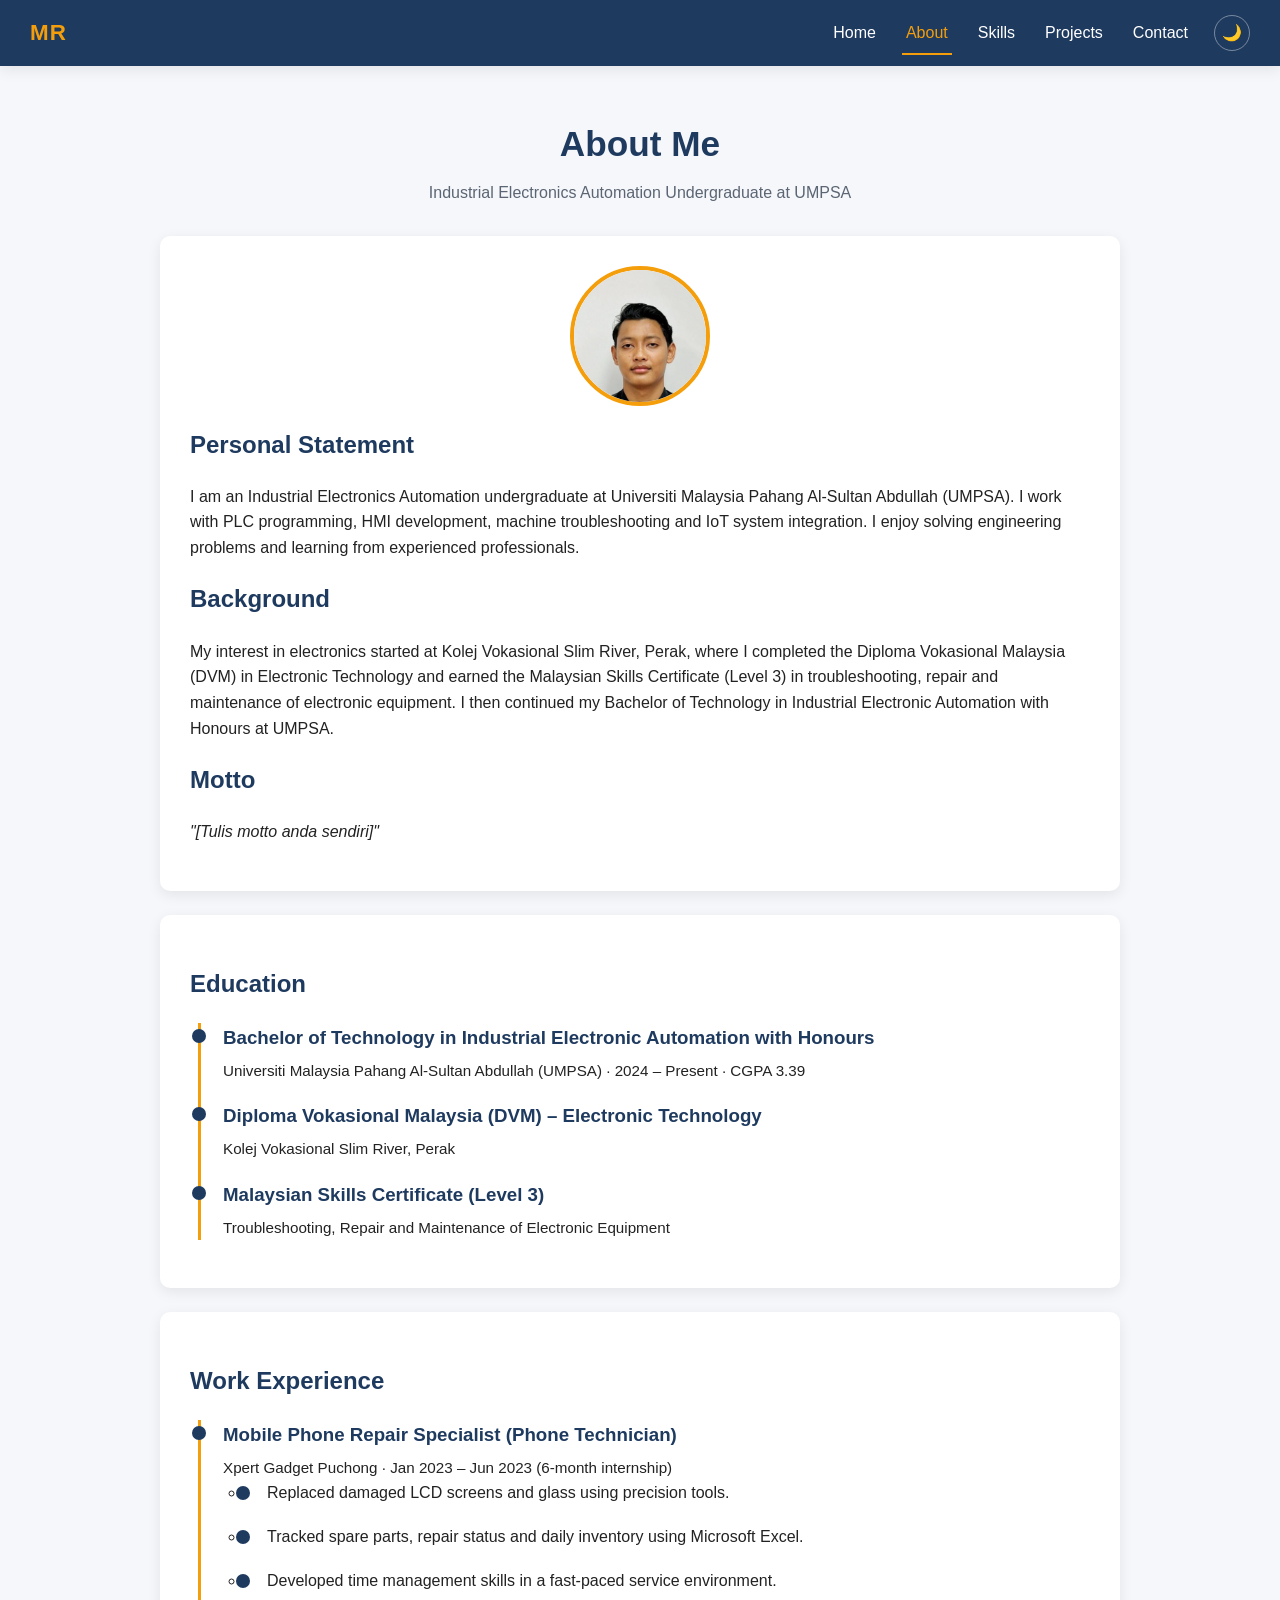
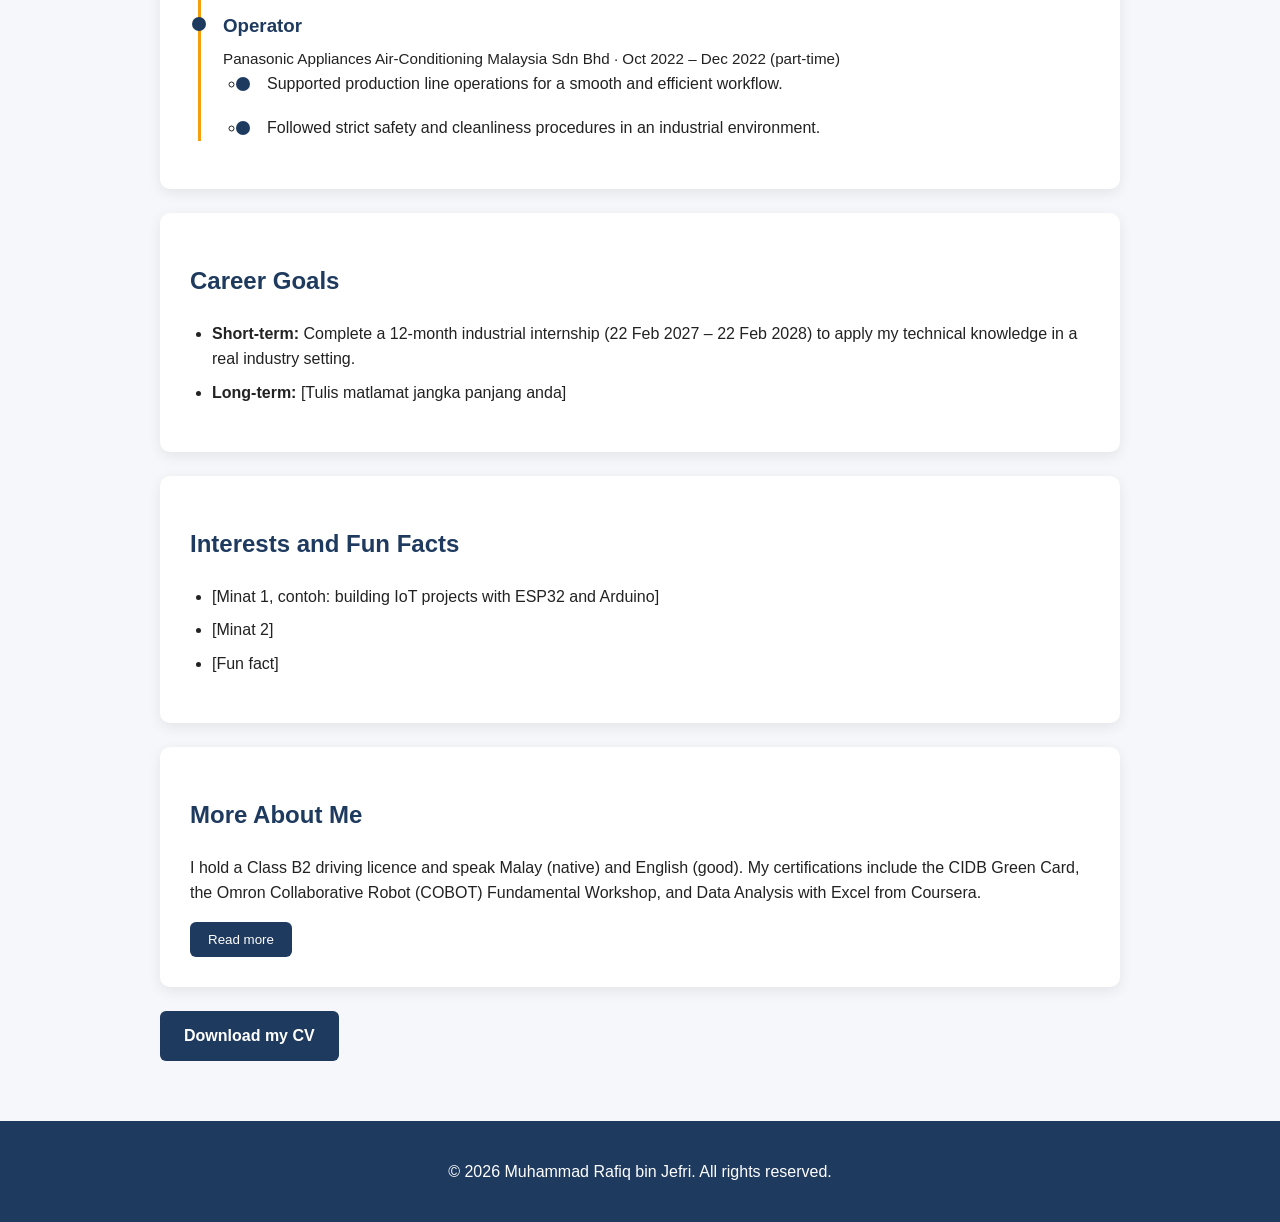
==== about.html @ be50c28c "Update all pages with latest design and resume details" ====
<!DOCTYPE html>
<html lang="en">
<head>
  <meta charset="UTF-8">
  <meta name="viewport" content="width=device-width, initial-scale=1.0">
  <title>Muhammad Rafiq bin Jefri | About Me</title>
  <link rel="stylesheet" href="css/style.css">
</head>
<body>
  <header>
    <nav class="navbar">
      <a href="index.html" class="logo">MR</a>
      <button class="menu-toggle" id="menuToggle" aria-label="Toggle menu" aria-expanded="false">&#9776;</button>
      <div class="nav-links" id="navLinks">
        <a href="index.html">Home</a>
        <a href="about.html" class="active">About</a>
        <a href="skills.html">Skills</a>
        <a href="projects.html">Projects</a>
        <a href="contact.html">Contact</a>
        <button class="theme-toggle" id="themeToggle" aria-label="Toggle dark mode">🌙</button>
      </div>
    </nav>
  </header>

  <main>
    <section class="page-header">
      <h1>About Me</h1>
      <p>Industrial Electronics Automation Undergraduate at UMPSA</p>
    </section>

    <section class="card">
      <img class="profile-photo" src="images/profile.jpg" alt="Profile photo of Muhammad Rafiq bin Jefri">
      <h2>Personal Statement</h2>
      <p>
        I am an Industrial Electronics Automation undergraduate at Universiti Malaysia Pahang Al-Sultan Abdullah (UMPSA).
        I work with PLC programming, HMI development, machine troubleshooting and IoT system integration.
        I enjoy solving engineering problems and learning from experienced professionals.
      </p>

      <h2>Background</h2>
      <p>
        My interest in electronics started at Kolej Vokasional Slim River, Perak, where I completed the
        Diploma Vokasional Malaysia (DVM) in Electronic Technology and earned the Malaysian Skills Certificate
        (Level 3) in troubleshooting, repair and maintenance of electronic equipment. I then continued my
        Bachelor of Technology in Industrial Electronic Automation with Honours at UMPSA.
      </p>

      <h2>Motto</h2>
      <p><em>"[Tulis motto anda sendiri]"</em></p>
    </section>

    <section class="card">
      <h2>Education</h2>
      <ul class="timeline">
        <li>
          <h3>Bachelor of Technology in Industrial Electronic Automation with Honours</h3>
          <p class="meta">Universiti Malaysia Pahang Al-Sultan Abdullah (UMPSA) · 2024 – Present · CGPA 3.39</p>
        </li>
        <li>
          <h3>Diploma Vokasional Malaysia (DVM) – Electronic Technology</h3>
          <p class="meta">Kolej Vokasional Slim River, Perak</p>
        </li>
        <li>
          <h3>Malaysian Skills Certificate (Level 3)</h3>
          <p class="meta">Troubleshooting, Repair and Maintenance of Electronic Equipment</p>
        </li>
      </ul>
    </section>

    <section class="card">
      <h2>Work Experience</h2>
      <ul class="timeline">
        <li>
          <h3>Mobile Phone Repair Specialist (Phone Technician)</h3>
          <p class="meta">Xpert Gadget Puchong · Jan 2023 – Jun 2023 (6-month internship)</p>
          <ul>
            <li>Replaced damaged LCD screens and glass using precision tools.</li>
            <li>Tracked spare parts, repair status and daily inventory using Microsoft Excel.</li>
            <li>Developed time management skills in a fast-paced service environment.</li>
          </ul>
        </li>
        <li>
          <h3>Operator</h3>
          <p class="meta">Panasonic Appliances Air-Conditioning Malaysia Sdn Bhd · Oct 2022 – Dec 2022 (part-time)</p>
          <ul>
            <li>Supported production line operations for a smooth and efficient workflow.</li>
            <li>Followed strict safety and cleanliness procedures in an industrial environment.</li>
          </ul>
        </li>
      </ul>
    </section>

    <section class="card">
      <h2>Career Goals</h2>
      <ul>
        <li><strong>Short-term:</strong> Complete a 12-month industrial internship (22 Feb 2027 – 22 Feb 2028) to apply my technical knowledge in a real industry setting.</li>
        <li><strong>Long-term:</strong> [Tulis matlamat jangka panjang anda]</li>
      </ul>
    </section>

    <section class="card">
      <h2>Interests and Fun Facts</h2>
      <ul>
        <li>[Minat 1, contoh: building IoT projects with ESP32 and Arduino]</li>
        <li>[Minat 2]</li>
        <li>[Fun fact]</li>
      </ul>
    </section>

    <section class="card">
      <h2>More About Me</h2>
      <p>I hold a Class B2 driving licence and speak Malay (native) and English (good). My certifications include the CIDB Green Card, the Omron Collaborative Robot (COBOT) Fundamental Workshop, and Data Analysis with Excel from Coursera.</p>
      <button id="readMoreBtn">Read more</button>
      <div id="moreText" class="read-more-text hidden">
        <p>[Tulis lebih banyak tentang pengalaman, pencapaian atau hobi anda di sini.]</p>
      </div>
    </section>

    <p>
      <a href="docs/resume.pdf" class="btn btn-primary" download>Download my CV</a>
    </p>
  </main>

  <footer>
    <p>&copy; <span id="year"></span> Muhammad Rafiq bin Jefri. All rights reserved.</p>
  </footer>

  <script src="js/script.js"></script>
</body>
</html>
---- css/style.css ----
/* ===== Variables and theme ===== */
:root {
  --primary: #1e3a5f;
  --accent: #f59e0b;
  --bg: #f5f7fa;
  --card: #ffffff;
  --text: #222222;
  --muted: #5b6573;
  --shadow: 0 4px 14px rgba(0, 0, 0, 0.08);
  --radius: 10px;
}

body.dark {
  --primary: #0f1f33;
  --accent: #fbbf24;
  --bg: #0b1420;
  --card: #15243a;
  --text: #e6edf5;
  --muted: #9fb0c3;
  --shadow: 0 4px 14px rgba(0, 0, 0, 0.4);
}

/* ===== Base ===== */
* {
  box-sizing: border-box;
}

body {
  font-family: "Poppins", Arial, sans-serif;
  background: var(--bg);
  color: var(--text);
  margin: 0;
  line-height: 1.6;
  transition: background 0.3s ease, color 0.3s ease;
}

a {
  transition: color 0.3s ease;
}

/* ===== Navbar ===== */
header {
  position: sticky;
  top: 0;
  z-index: 100;
}

.navbar {
  display: flex;
  justify-content: space-between;
  align-items: center;
  background: var(--primary);
  padding: 14px 30px;
  box-shadow: var(--shadow);
}

.logo {
  color: var(--accent);
  font-weight: 700;
  font-size: 1.4em;
  text-decoration: none;
  letter-spacing: 1px;
}

.nav-links {
  display: flex;
  align-items: center;
  gap: 22px;
}

.nav-links a {
  color: white;
  text-decoration: none;
  font-weight: 500;
  padding: 6px 4px;
  position: relative;
}

.nav-links a::after {
  content: "";
  position: absolute;
  left: 0;
  bottom: -3px;
  width: 0;
  height: 2px;
  background: var(--accent);
  transition: width 0.3s ease;
}

.nav-links a:hover::after,
.nav-links a.active::after {
  width: 100%;
}

.nav-links a:hover,
.nav-links a.active {
  color: var(--accent);
}

.theme-toggle {
  background: none;
  border: 1px solid rgba(255, 255, 255, 0.4);
  border-radius: 50%;
  width: 36px;
  height: 36px;
  cursor: pointer;
  font-size: 1rem;
  transition: transform 0.3s ease, background 0.3s ease;
}

.theme-toggle:hover {
  transform: rotate(20deg);
  background: rgba(255, 255, 255, 0.1);
}

.menu-toggle {
  display: none;
  background: none;
  border: none;
  color: white;
  font-size: 1.8rem;
  cursor: pointer;
}

/* ===== Main layout ===== */
main {
  max-width: 1000px;
  margin: 50px auto;
  padding: 0 20px;
}

/* ===== Hero (home) ===== */
.hero {
  background: var(--card);
  border-radius: var(--radius);
  box-shadow: var(--shadow);
  padding: 50px 40px;
  text-align: center;
  transition: transform 0.3s ease;
}

.hero:hover {
  transform: translateY(-4px);
}

.avatar {
  width: 110px;
  height: 110px;
  margin: 0 auto 20px;
  border-radius: 50%;
  background: linear-gradient(135deg, var(--primary), var(--accent));
  color: white;
  font-size: 2.2rem;
  font-weight: 700;
  display: flex;
  align-items: center;
  justify-content: center;
}

.hero h1 {
  color: var(--primary);
  margin: 0 0 10px;
  font-size: 2.2rem;
}

body.dark .hero h1 {
  color: var(--text);
}

.typing-text {
  font-size: 1.2rem;
  color: var(--accent);
  font-weight: 600;
  min-height: 1.8em;
  margin: 0;
}

.greeting {
  color: var(--muted);
  margin: 6px 0 16px;
}

.intro {
  max-width: 600px;
  margin: 0 auto 28px;
}

.cta {
  display: flex;
  justify-content: center;
  flex-wrap: wrap;
  gap: 14px;
}

/* ===== Buttons ===== */
.btn {
  display: inline-block;
  padding: 12px 24px;
  border-radius: 6px;
  text-decoration: none;
  font-weight: 600;
  transition: transform 0.2s ease, background 0.3s ease, color 0.3s ease;
}

.btn:hover {
  transform: translateY(-3px);
}

.btn-primary {
  background: var(--primary);
  color: white;
}

.btn-primary:hover {
  background: var(--accent);
  color: var(--primary);
}

.btn-outline {
  border: 2px solid var(--primary);
  color: var(--primary);
}

body.dark .btn-outline {
  border-color: var(--accent);
  color: var(--accent);
}

.btn-outline:hover {
  background: var(--primary);
  color: white;
}

/* ===== Highlights (home) ===== */
.highlights {
  display: grid;
  grid-template-columns: repeat(3, 1fr);
  gap: 20px;
  margin-top: 30px;
}

.highlight-card {
  background: var(--card);
  border-radius: var(--radius);
  box-shadow: var(--shadow);
  padding: 25px;
  text-align: center;
  transition: transform 0.3s ease;
}

.highlight-card:hover {
  transform: translateY(-6px);
}

.highlight-card h2 {
  color: var(--accent);
  font-size: 2rem;
  margin: 0;
}

.highlight-card p {
  color: var(--muted);
  margin: 4px 0 0;
}

/* ===== Card ===== */
.card {
  background: var(--card);
  padding: 30px;
  border-radius: var(--radius);
  box-shadow: var(--shadow);
  margin-bottom: 24px;
}

.card h1,
.card h2 {
  color: var(--primary);
}

body.dark .card h1,
body.dark .card h2 {
  color: var(--accent);
}

.card h3 {
  color: var(--primary);
  margin: 18px 0 6px;
}

body.dark .card h3 {
  color: var(--accent);
}

.card p,
.card li {
  color: var(--text);
}

.card ul,
.card ol {
  padding-left: 22px;
}

.card li {
  margin-bottom: 8px;
}

.card img.profile-photo {
  display: block;
  width: 140px;
  height: 140px;
  border-radius: 50%;
  object-fit: cover;
  object-position: center 30%;
  margin: 0 auto 20px;
  border: 4px solid var(--accent);
}

.card button {
  background: var(--primary);
  color: white;
  border: none;
  padding: 10px 18px;
  border-radius: 6px;
  cursor: pointer;
  transition: background 0.3s ease;
}

.card button:hover {
  background: var(--accent);
  color: var(--primary);
}

/* ===== Timeline and chips ===== */
.card .timeline {
  list-style: none;
  padding-left: 0;
  border-left: 3px solid var(--accent);
  margin-left: 8px;
}

.card .timeline li {
  position: relative;
  padding-left: 22px;
  margin-bottom: 18px;
}

.card .timeline li::before {
  content: "";
  position: absolute;
  left: -9px;
  top: 6px;
  width: 14px;
  height: 14px;
  border-radius: 50%;
  background: var(--primary);
}

body.dark .card .timeline li::before {
  background: var(--accent);
}

.card .chips {
  display: flex;
  flex-wrap: wrap;
  gap: 8px;
  list-style: none;
  padding: 0;
}

.card .chips li {
  background: var(--bg);
  color: var(--primary);
  padding: 6px 12px;
  border-radius: 20px;
  font-size: 0.9rem;
  margin: 0;
}

body.dark .card .chips li {
  color: var(--accent);
}

.meta {
  color: var(--muted);
  font-size: 0.95rem;
  margin: 0;
}

.hidden {
  display: none;
}

/* ===== Shared page styles ===== */
.page-header {
  text-align: center;
  margin-bottom: 30px;
}

.page-header h1 {
  color: var(--primary);
  font-size: 2.2rem;
  margin: 0 0 8px;
}

body.dark .page-header h1 {
  color: var(--accent);
}

.page-header p {
  color: var(--muted);
  margin: 0;
}

.section-title {
  color: var(--primary);
  margin-top: 0;
}

body.dark .section-title {
  color: var(--accent);
}

.read-more-text {
  margin-top: 15px;
}

/* ===== Tabs and filter buttons ===== */
.tabs {
  display: flex;
  justify-content: center;
  flex-wrap: wrap;
  gap: 10px;
  margin-bottom: 25px;
}

.tab-btn {
  background: var(--card);
  color: var(--primary);
  border: 2px solid var(--primary);
  padding: 10px 22px;
  border-radius: 30px;
  font-family: inherit;
  font-weight: 600;
  cursor: pointer;
  transition: background 0.3s ease, color 0.3s ease, transform 0.2s ease;
}

.tab-btn:hover {
  transform: translateY(-2px);
}

.tab-btn:hover,
.tab-btn.active {
  background: var(--primary);
  color: white;
}

body.dark .tab-btn {
  color: var(--accent);
  border-color: var(--accent);
}

body.dark .tab-btn:hover,
body.dark .tab-btn.active {
  background: var(--accent);
  color: var(--primary);
}

/* ===== Skill bars ===== */
.skill {
  margin-bottom: 22px;
}

.skill-info {
  display: flex;
  justify-content: space-between;
  font-weight: 600;
  margin-bottom: 6px;
  color: var(--text);
}

.skill-bar {
  height: 12px;
  background: var(--bg);
  border-radius: 10px;
  overflow: hidden;
}

.skill-fill {
  height: 100%;
  width: 0;
  border-radius: 10px;
  background: linear-gradient(90deg, var(--primary), var(--accent));
  transition: width 1.2s ease;
}

/* ===== Table ===== */
.table-wrap {
  overflow-x: auto;
}

table {
  width: 100%;
  border-collapse: collapse;
}

th,
td {
  padding: 12px;
  text-align: left;
  border-bottom: 1px solid var(--bg);
  color: var(--text);
}

th {
  background: var(--primary);
  color: white;
}

tr:hover td {
  background: var(--bg);
}

/* ===== Project grid ===== */
.project-grid {
  display: grid;
  grid-template-columns: repeat(3, 1fr);
  gap: 24px;
}

.project-card {
  background: var(--card);
  border-radius: var(--radius);
  box-shadow: var(--shadow);
  overflow: hidden;
  cursor: pointer;
  transition: transform 0.3s ease, box-shadow 0.3s ease;
}

.project-card:hover {
  transform: translateY(-6px);
  box-shadow: 0 10px 24px rgba(0, 0, 0, 0.15);
}

.project-card.hidden {
  display: none;
}

.project-thumb {
  height: 160px;
  display: flex;
  align-items: center;
  justify-content: center;
  font-size: 3rem;
}

.thumb-1 { background: linear-gradient(135deg, #1e3a5f, #3b82f6); }
.thumb-2 { background: linear-gradient(135deg, #f59e0b, #ef4444); }
.thumb-3 { background: linear-gradient(135deg, #10b981, #1e3a5f); }
.thumb-4 { background: linear-gradient(135deg, #7c3aed, #1e3a5f); }

.project-body {
  padding: 18px;
}

.project-body h3 {
  color: var(--primary);
  margin: 0 0 6px;
}

body.dark .project-body h3 {
  color: var(--accent);
}

.project-body p {
  color: var(--muted);
  margin: 0;
  font-size: 0.95rem;
}

.tag {
  display: inline-block;
  font-size: 0.75rem;
  background: var(--bg);
  color: var(--primary);
  padding: 3px 10px;
  border-radius: 20px;
  margin-top: 12px;
  font-weight: 600;
}

body.dark .tag {
  color: var(--accent);
}

/* ===== Modal ===== */
.modal {
  position: fixed;
  inset: 0;
  background: rgba(0, 0, 0, 0.6);
  display: flex;
  align-items: center;
  justify-content: center;
  padding: 20px;
  z-index: 200;
}

.modal.hidden {
  display: none;
}

.modal-content {
  background: var(--card);
  color: var(--text);
  max-width: 560px;
  width: 100%;
  border-radius: var(--radius);
  padding: 30px;
  position: relative;
  max-height: 90vh;
  overflow-y: auto;
  animation: popIn 0.3s ease;
}

@keyframes popIn {
  from { transform: scale(0.9); opacity: 0; }
  to { transform: scale(1); opacity: 1; }
}

.modal-content h2 {
  color: var(--primary);
  margin-top: 0;
}

body.dark .modal-content h2 {
  color: var(--accent);
}

.modal-content p {
  margin: 8px 0;
}

.modal-close {
  position: absolute;
  top: 10px;
  right: 16px;
  background: none;
  border: none;
  font-size: 2rem;
  cursor: pointer;
  color: var(--text);
}

/* ===== Contact ===== */
.contact-grid {
  display: grid;
  grid-template-columns: 1fr 1.4fr;
  gap: 24px;
}

.contact-list {
  list-style: none;
  padding: 0;
}

.contact-list li {
  margin-bottom: 14px;
}

.contact-list a {
  color: var(--primary);
  font-weight: 600;
  text-decoration: none;
}

body.dark .contact-list a {
  color: var(--accent);
}

.contact-list a:hover {
  text-decoration: underline;
}

.form-group {
  margin-bottom: 18px;
}

.form-group label {
  display: block;
  font-weight: 600;
  margin-bottom: 6px;
  color: var(--text);
}

.form-group input,
.form-group textarea {
  width: 100%;
  padding: 12px;
  border: 1px solid var(--muted);
  border-radius: 6px;
  font-family: inherit;
  font-size: 1rem;
  background: var(--bg);
  color: var(--text);
  transition: border-color 0.3s ease, box-shadow 0.3s ease;
}

.form-group textarea {
  min-height: 120px;
  resize: vertical;
}

.form-group input:focus,
.form-group textarea:focus {
  outline: none;
  border-color: var(--accent);
  box-shadow: 0 0 0 3px rgba(245, 158, 11, 0.25);
}

.form-group input.invalid,
.form-group textarea.invalid {
  border-color: #dc2626;
}

.error {
  display: block;
  color: #dc2626;
  font-size: 0.85rem;
  min-height: 1.1em;
  margin-top: 4px;
}

.success {
  background: #dcfce7;
  color: #166534;
  padding: 14px;
  border-radius: 6px;
  margin-top: 16px;
  font-weight: 600;
}

.btn-submit {
  background: var(--primary);
  color: white;
  border: none;
  padding: 12px 28px;
  border-radius: 6px;
  font-family: inherit;
  font-size: 1rem;
  font-weight: 600;
  cursor: pointer;
  transition: background 0.3s ease, color 0.3s ease, transform 0.2s ease;
}

.btn-submit:hover {
  background: var(--accent);
  color: var(--primary);
  transform: translateY(-2px);
}

/* ===== Footer ===== */
footer {
  background: var(--primary);
  color: white;
  text-align: center;
  padding: 22px;
  margin-top: 60px;
}

/* ===== Responsive ===== */
@media (max-width: 768px) {
  .menu-toggle {
    display: block;
  }

  .nav-links {
    display: none;
    flex-direction: column;
    width: 100%;
    padding-top: 15px;
    align-items: flex-start;
    gap: 12px;
  }

  .nav-links.open {
    display: flex;
  }

  .navbar {
    flex-wrap: wrap;
  }

  .highlights {
    grid-template-columns: 1fr;
  }

  .hero {
    padding: 35px 25px;
  }

  .project-grid {
    grid-template-columns: repeat(2, 1fr);
  }

  .contact-grid {
    grid-template-columns: 1fr;
  }

  .page-header h1 {
    font-size: 1.7rem;
  }
}

@media (max-width: 480px) {
  .navbar {
    padding: 12px 18px;
  }

  .hero h1 {
    font-size: 1.6rem;
  }

  .btn {
    width: 100%;
    text-align: center;
  }

  .project-grid {
    grid-template-columns: 1fr;
  }

  .tab-btn {
    padding: 8px 16px;
  }
}
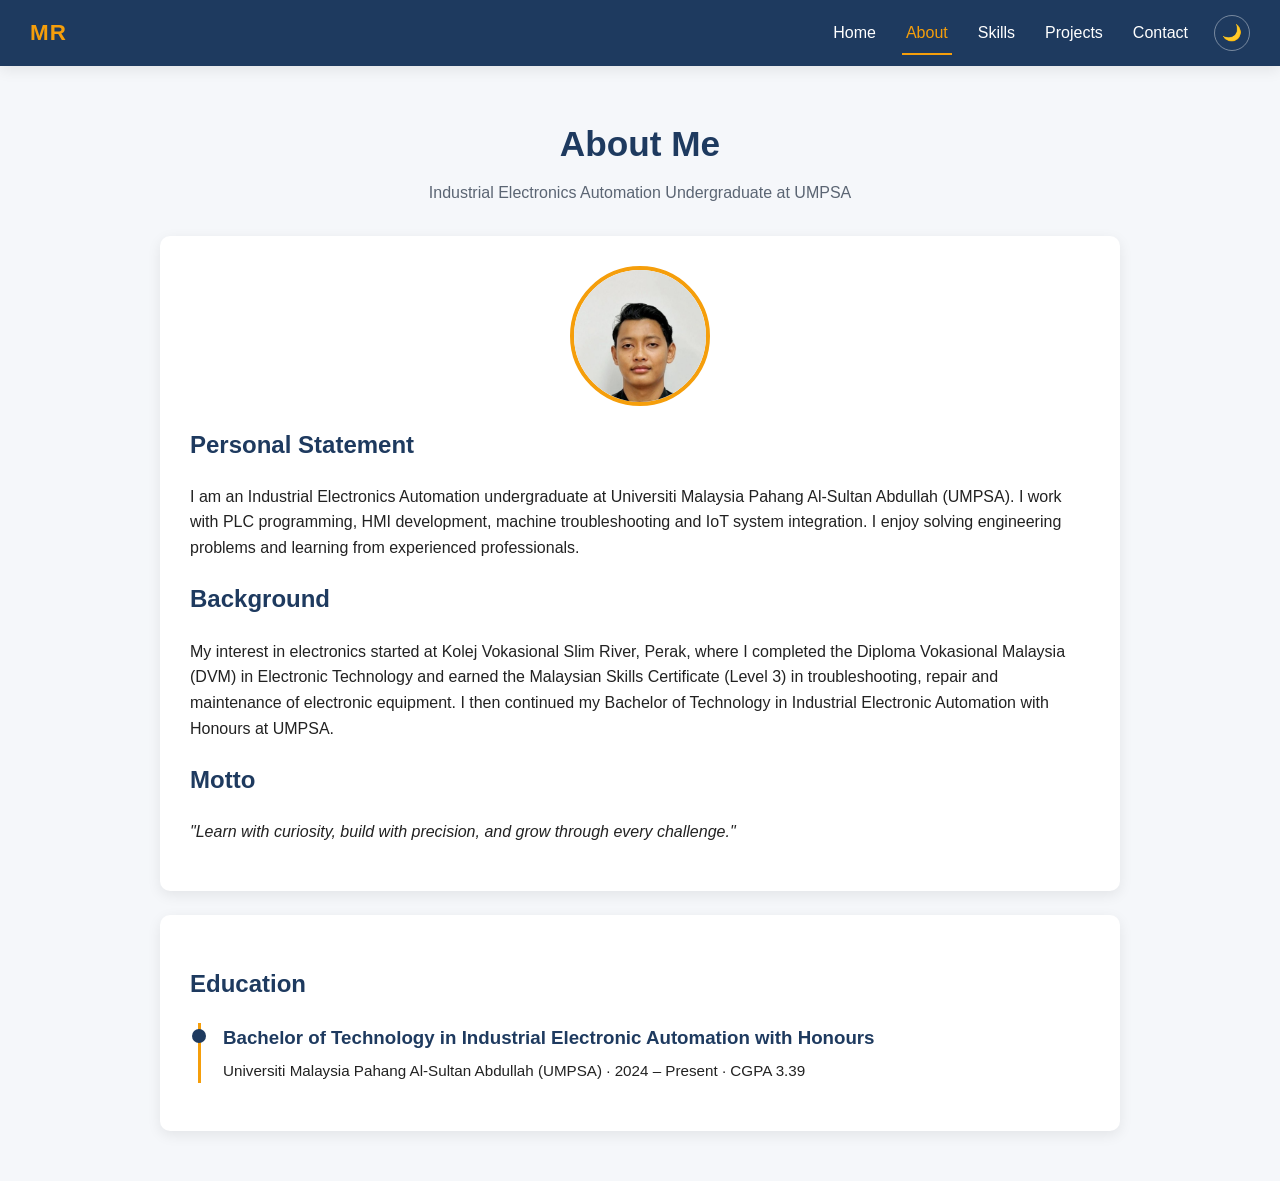
==== commit 61dd1c28: "Update about page motto, career goals and interests" ====
--- a/about.html
+++ b/about.html
@@ -46,7 +46,7 @@
       </p>
 
       <h2>Motto</h2>
-      <p><em>"[Tulis motto anda sendiri]"</em></p>
+      <p><em>"Learn with curiosity, build with precision, and grow through every challenge."</em></p>
     </section>
 
     <section class="card">
@@ -55,76 +55,4 @@
         <li>
           <h3>Bachelor of Technology in Industrial Electronic Automation with Honours</h3>
           <p class="meta">Universiti Malaysia Pahang Al-Sultan Abdullah (UMPSA) · 2024 – Present · CGPA 3.39</p>
-        </li>
-        <li>
-          <h3>Diploma Vokasional Malaysia (DVM) – Electronic Technology</h3>
-          <p class="meta">Kolej Vokasional Slim River, Perak</p>
-        </li>
-        <li>
-          <h3>Malaysian Skills Certificate (Level 3)</h3>
-          <p class="meta">Troubleshooting, Repair and Maintenance of Electronic Equipment</p>
-        </li>
-      </ul>
-    </section>
-
-    <section class="card">
-      <h2>Work Experience</h2>
-      <ul class="timeline">
-        <li>
-          <h3>Mobile Phone Repair Specialist (Phone Technician)</h3>
-          <p class="meta">Xpert Gadget Puchong · Jan 2023 – Jun 2023 (6-month internship)</p>
-          <ul>
-            <li>Replaced damaged LCD screens and glass using precision tools.</li>
-            <li>Tracked spare parts, repair status and daily inventory using Microsoft Excel.</li>
-            <li>Developed time management skills in a fast-paced service environment.</li>
-          </ul>
-        </li>
-        <li>
-          <h3>Operator</h3>
-          <p class="meta">Panasonic Appliances Air-Conditioning Malaysia Sdn Bhd · Oct 2022 – Dec 2022 (part-time)</p>
-          <ul>
-            <li>Supported production line operations for a smooth and efficient workflow.</li>
-            <li>Followed strict safety and cleanliness procedures in an industrial environment.</li>
-          </ul>
-        </li>
-      </ul>
-    </section>
-
-    <section class="card">
-      <h2>Career Goals</h2>
-      <ul>
-        <li><strong>Short-term:</strong> Complete a 12-month industrial internship (22 Feb 2027 – 22 Feb 2028) to apply my technical knowledge in a real industry setting.</li>
-        <li><strong>Long-term:</strong> [Tulis matlamat jangka panjang anda]</li>
-      </ul>
-    </section>
-
-    <section class="card">
-      <h2>Interests and Fun Facts</h2>
-      <ul>
-        <li>[Minat 1, contoh: building IoT projects with ESP32 and Arduino]</li>
-        <li>[Minat 2]</li>
-        <li>[Fun fact]</li>
-      </ul>
-    </section>
-
-    <section class="card">
-      <h2>More About Me</h2>
-      <p>I hold a Class B2 driving licence and speak Malay (native) and English (good). My certifications include the CIDB Green Card, the Omron Collaborative Robot (COBOT) Fundamental Workshop, and Data Analysis with Excel from Coursera.</p>
-      <button id="readMoreBtn">Read more</button>
-      <div id="moreText" class="read-more-text hidden">
-        <p>[Tulis lebih banyak tentang pengalaman, pencapaian atau hobi anda di sini.]</p>
-      </div>
-    </section>
-
-    <p>
-      <a href="docs/resume.pdf" class="btn btn-primary" download>Download my CV</a>
-    </p>
-  </main>
-
-  <footer>
-    <p>&copy; <span id="year"></span> Muhammad Rafiq bin Jefri. All rights reserved.</p>
-  </footer>
-
-  <script src="js/script.js"></script>
-</body>
-</html>+        </li>
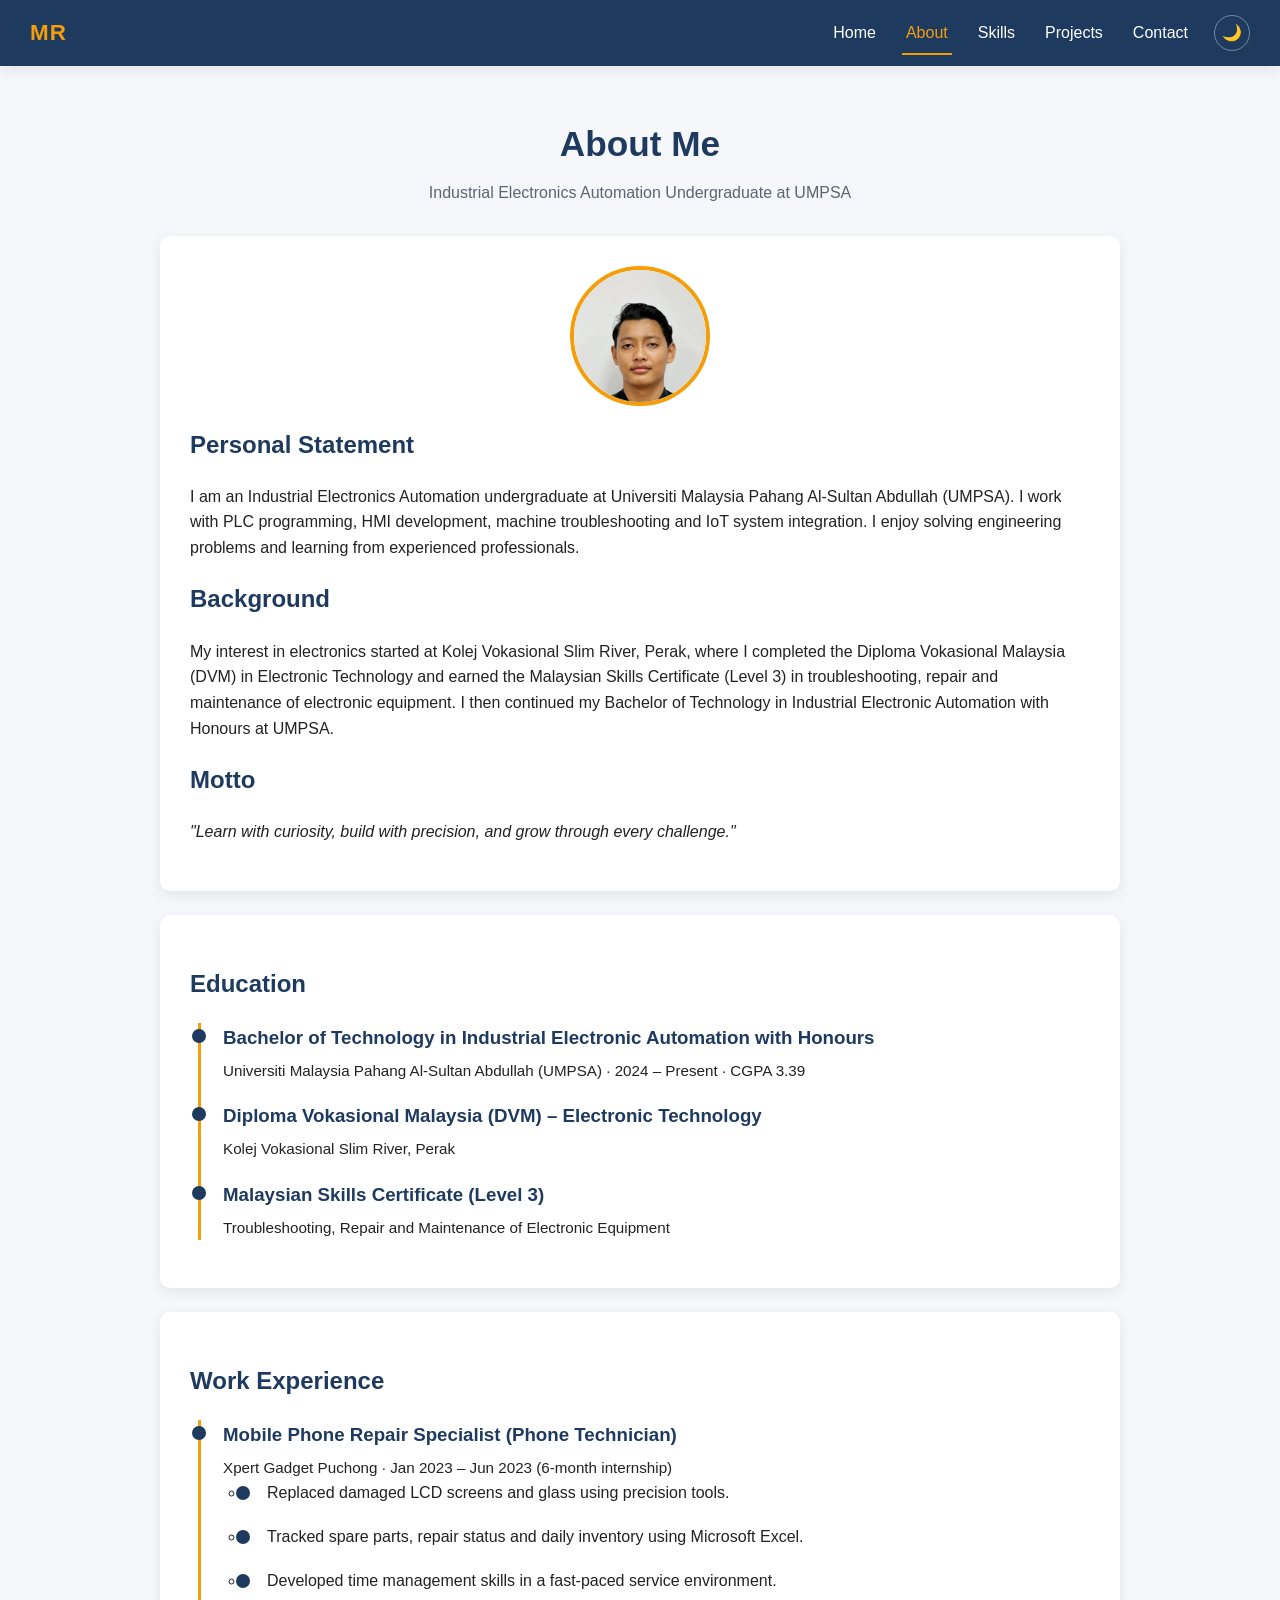
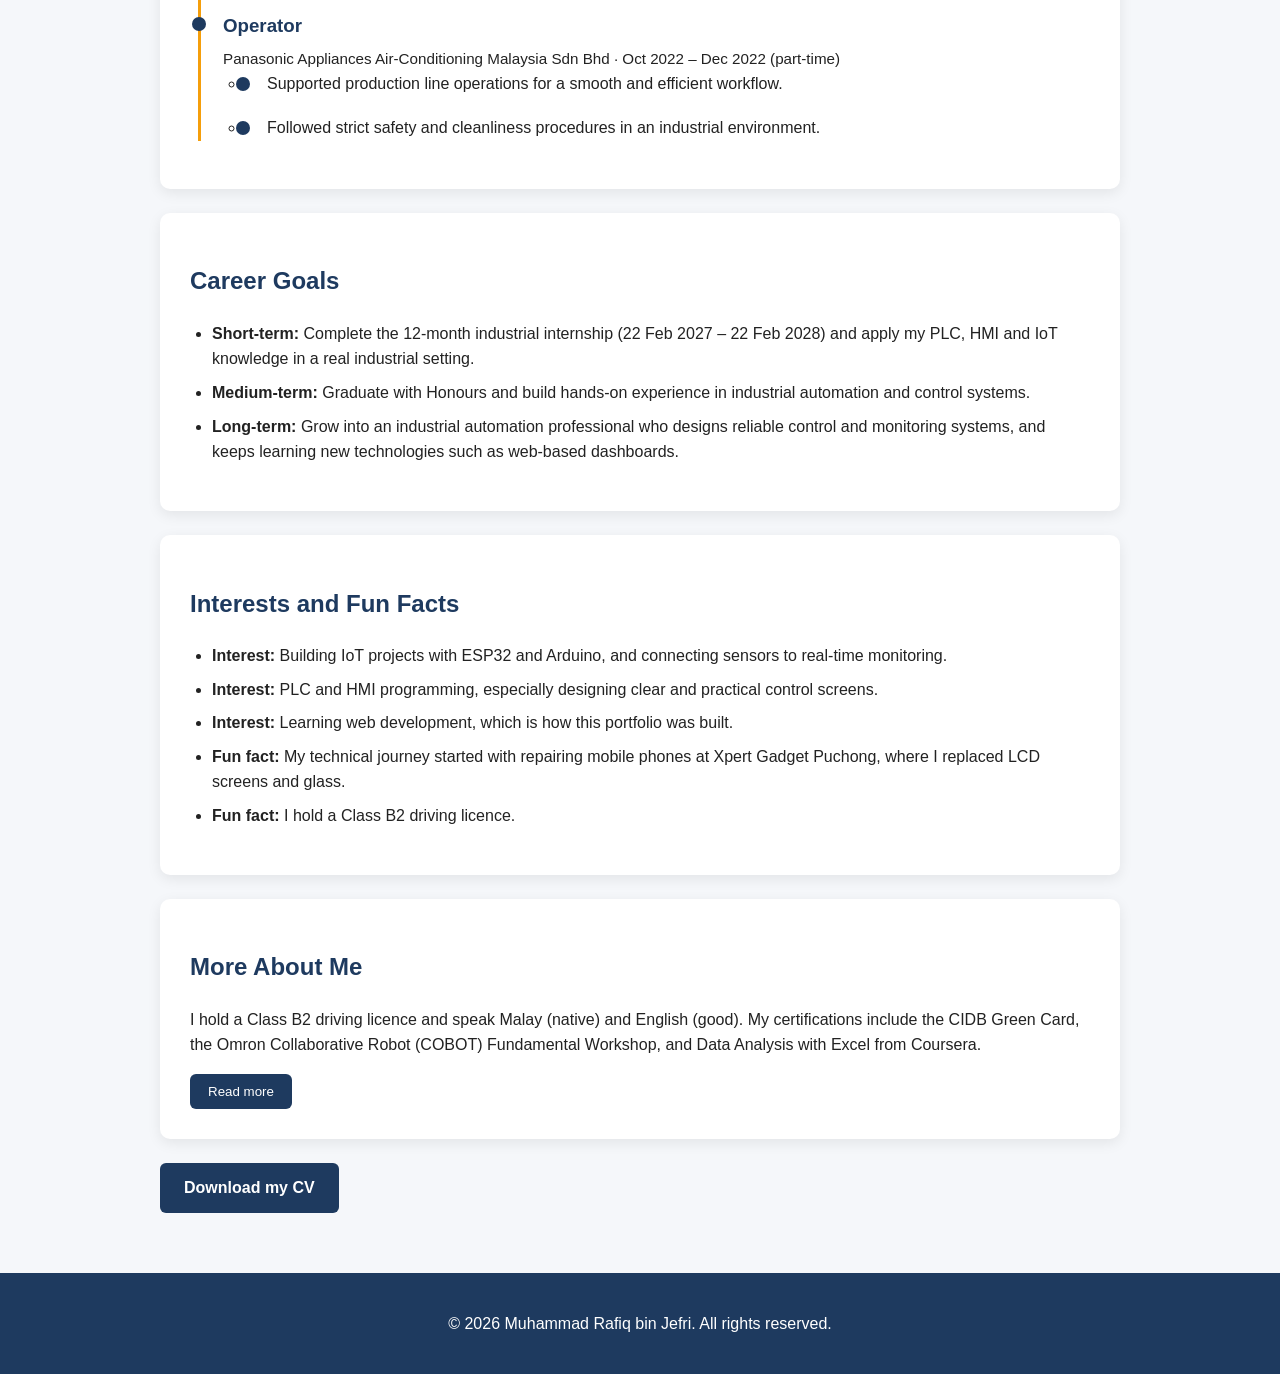
==== commit 7529a615: "Update about page motto, career goals and interests" ====
--- a/about.html
+++ b/about.html
@@ -55,4 +55,79 @@
         <li>
           <h3>Bachelor of Technology in Industrial Electronic Automation with Honours</h3>
           <p class="meta">Universiti Malaysia Pahang Al-Sultan Abdullah (UMPSA) · 2024 – Present · CGPA 3.39</p>
-        </li>+        </li>
+        <li>
+          <h3>Diploma Vokasional Malaysia (DVM) – Electronic Technology</h3>
+          <p class="meta">Kolej Vokasional Slim River, Perak</p>
+        </li>
+        <li>
+          <h3>Malaysian Skills Certificate (Level 3)</h3>
+          <p class="meta">Troubleshooting, Repair and Maintenance of Electronic Equipment</p>
+        </li>
+      </ul>
+    </section>
+
+    <section class="card">
+      <h2>Work Experience</h2>
+      <ul class="timeline">
+        <li>
+          <h3>Mobile Phone Repair Specialist (Phone Technician)</h3>
+          <p class="meta">Xpert Gadget Puchong · Jan 2023 – Jun 2023 (6-month internship)</p>
+          <ul>
+            <li>Replaced damaged LCD screens and glass using precision tools.</li>
+            <li>Tracked spare parts, repair status and daily inventory using Microsoft Excel.</li>
+            <li>Developed time management skills in a fast-paced service environment.</li>
+          </ul>
+        </li>
+        <li>
+          <h3>Operator</h3>
+          <p class="meta">Panasonic Appliances Air-Conditioning Malaysia Sdn Bhd · Oct 2022 – Dec 2022 (part-time)</p>
+          <ul>
+            <li>Supported production line operations for a smooth and efficient workflow.</li>
+            <li>Followed strict safety and cleanliness procedures in an industrial environment.</li>
+          </ul>
+        </li>
+      </ul>
+    </section>
+
+    <section class="card">
+      <h2>Career Goals</h2>
+      <ul>
+        <li><strong>Short-term:</strong> Complete the 12-month industrial internship (22 Feb 2027 – 22 Feb 2028) and apply my PLC, HMI and IoT knowledge in a real industrial setting.</li>
+        <li><strong>Medium-term:</strong> Graduate with Honours and build hands-on experience in industrial automation and control systems.</li>
+        <li><strong>Long-term:</strong> Grow into an industrial automation professional who designs reliable control and monitoring systems, and keeps learning new technologies such as web-based dashboards.</li>
+      </ul>
+    </section>
+
+    <section class="card">
+      <h2>Interests and Fun Facts</h2>
+      <ul>
+        <li><strong>Interest:</strong> Building IoT projects with ESP32 and Arduino, and connecting sensors to real-time monitoring.</li>
+        <li><strong>Interest:</strong> PLC and HMI programming, especially designing clear and practical control screens.</li>
+        <li><strong>Interest:</strong> Learning web development, which is how this portfolio was built.</li>
+        <li><strong>Fun fact:</strong> My technical journey started with repairing mobile phones at Xpert Gadget Puchong, where I replaced LCD screens and glass.</li>
+        <li><strong>Fun fact:</strong> I hold a Class B2 driving licence.</li>
+      </ul>
+    </section>
+
+    <section class="card">
+      <h2>More About Me</h2>
+      <p>I hold a Class B2 driving licence and speak Malay (native) and English (good). My certifications include the CIDB Green Card, the Omron Collaborative Robot (COBOT) Fundamental Workshop, and Data Analysis with Excel from Coursera.</p>
+      <button id="readMoreBtn">Read more</button>
+      <div id="moreText" class="read-more-text hidden">
+        <p>[Tulis lebih banyak tentang pengalaman, pencapaian atau hobi anda di sini.]</p>
+      </div>
+    </section>
+
+    <p>
+      <a href="docs/resume.pdf" class="btn btn-primary" download>Download my CV</a>
+    </p>
+  </main>
+
+  <footer>
+    <p>&copy; <span id="year"></span> Muhammad Rafiq bin Jefri. All rights reserved.</p>
+  </footer>
+
+  <script src="js/script.js"></script>
+</body>
+</html>
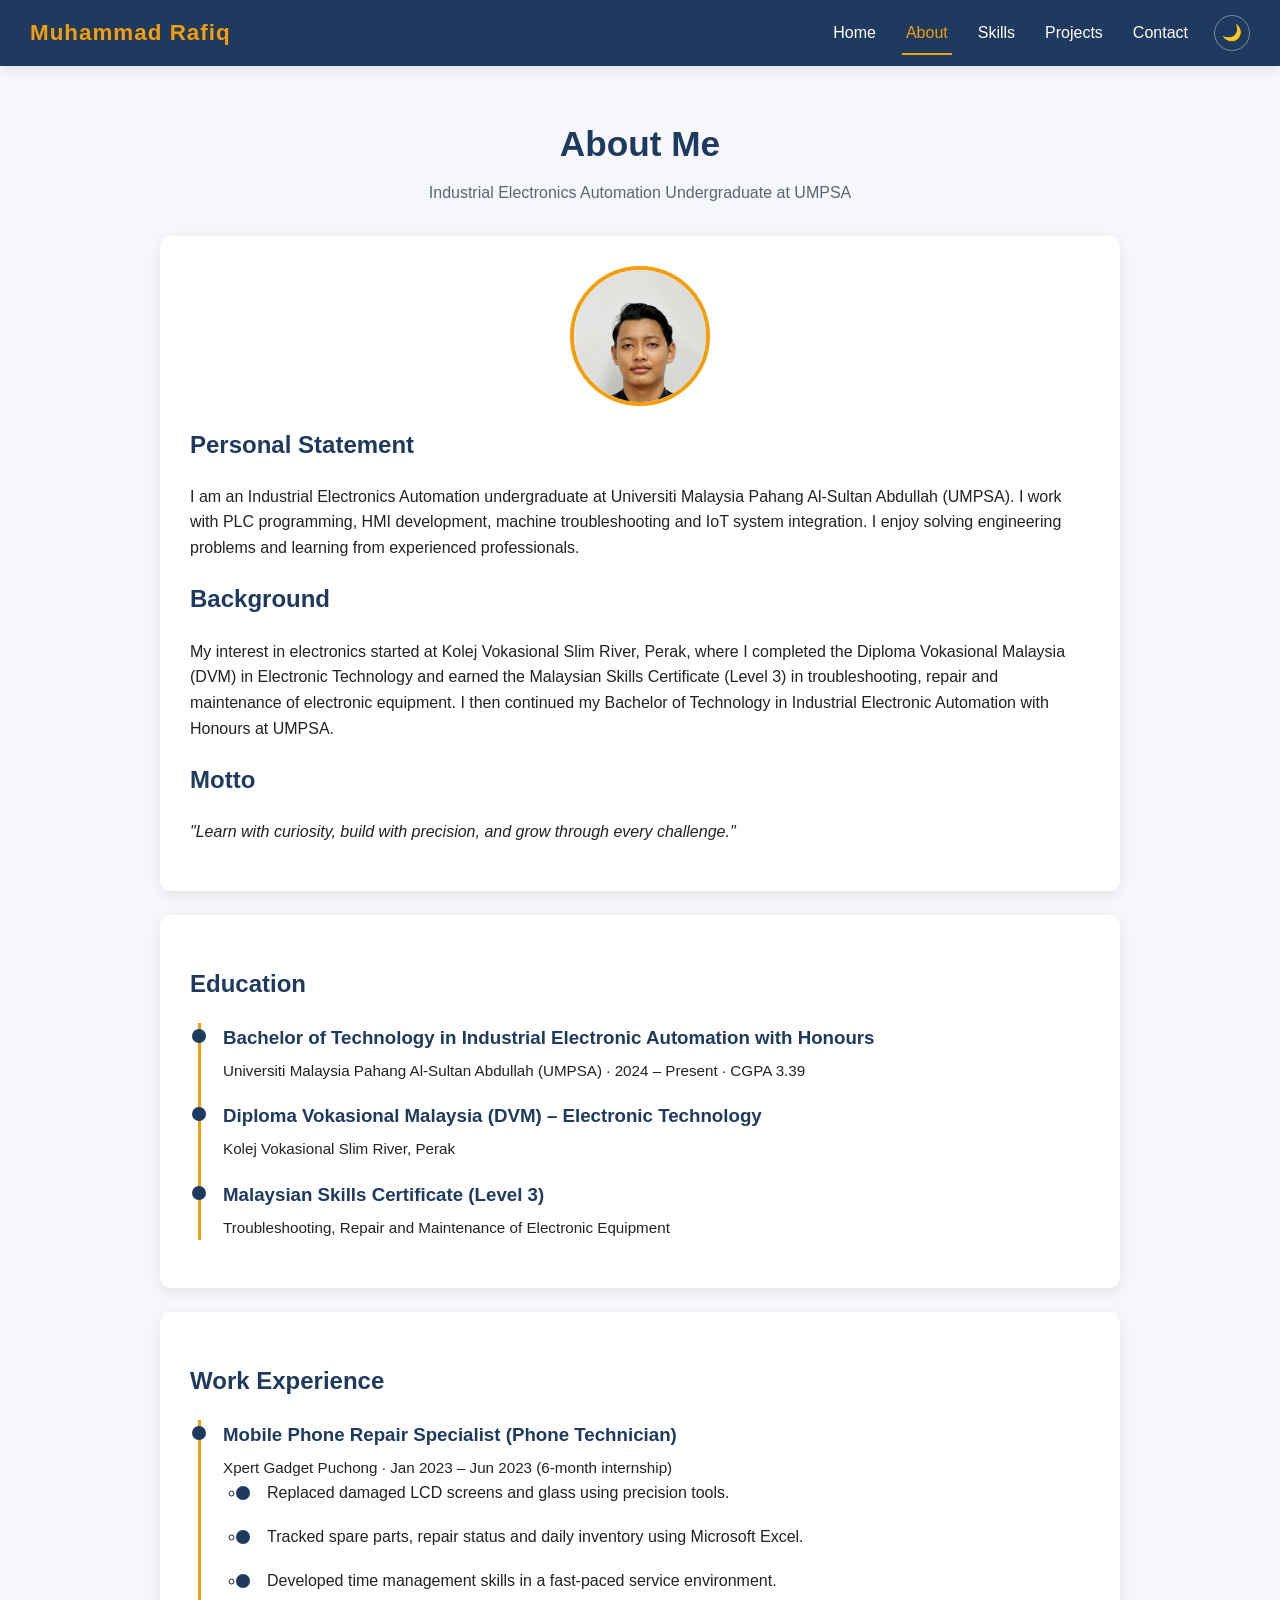
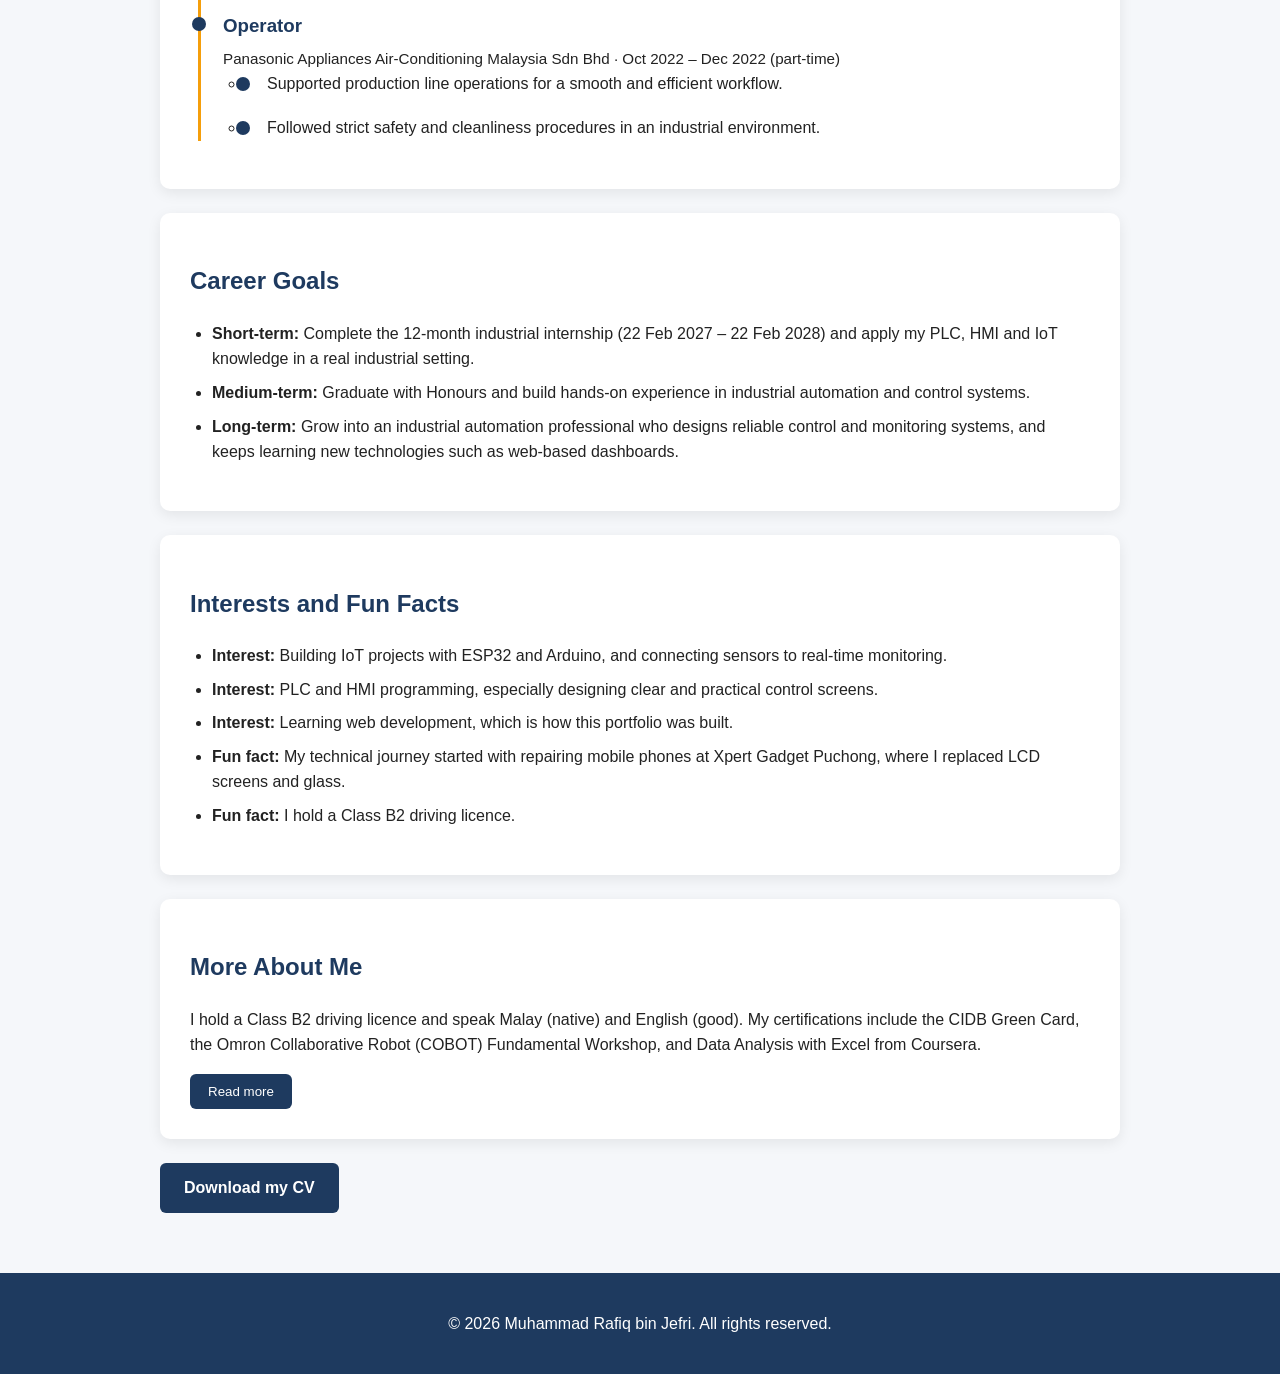
==== commit 87d6c32e: "Update logo name" ====
--- a/about.html
+++ b/about.html
@@ -9,7 +9,7 @@
 <body>
   <header>
     <nav class="navbar">
-      <a href="index.html" class="logo">MR</a>
+      <a href="index.html" class="logo">Muhammad Rafiq</a>
       <button class="menu-toggle" id="menuToggle" aria-label="Toggle menu" aria-expanded="false">&#9776;</button>
       <div class="nav-links" id="navLinks">
         <a href="index.html">Home</a>
@@ -115,7 +115,7 @@
       <p>I hold a Class B2 driving licence and speak Malay (native) and English (good). My certifications include the CIDB Green Card, the Omron Collaborative Robot (COBOT) Fundamental Workshop, and Data Analysis with Excel from Coursera.</p>
       <button id="readMoreBtn">Read more</button>
       <div id="moreText" class="read-more-text hidden">
-        <p>[Tulis lebih banyak tentang pengalaman, pencapaian atau hobi anda di sini.]</p>
+        <p>I am passionate about continuous learning and staying updated with the latest technologies in industrial automation and web development. I enjoy working on challenging projects that require both technical skills and creative problem-solving.</p>
       </div>
     </section>
 
--- a/css/style.css
+++ b/css/style.css
@@ -833,4 +833,7 @@
   .tab-btn {
     padding: 8px 16px;
   }
+}
+#calculator {
+  scroll-margin-top: 90px;
 }
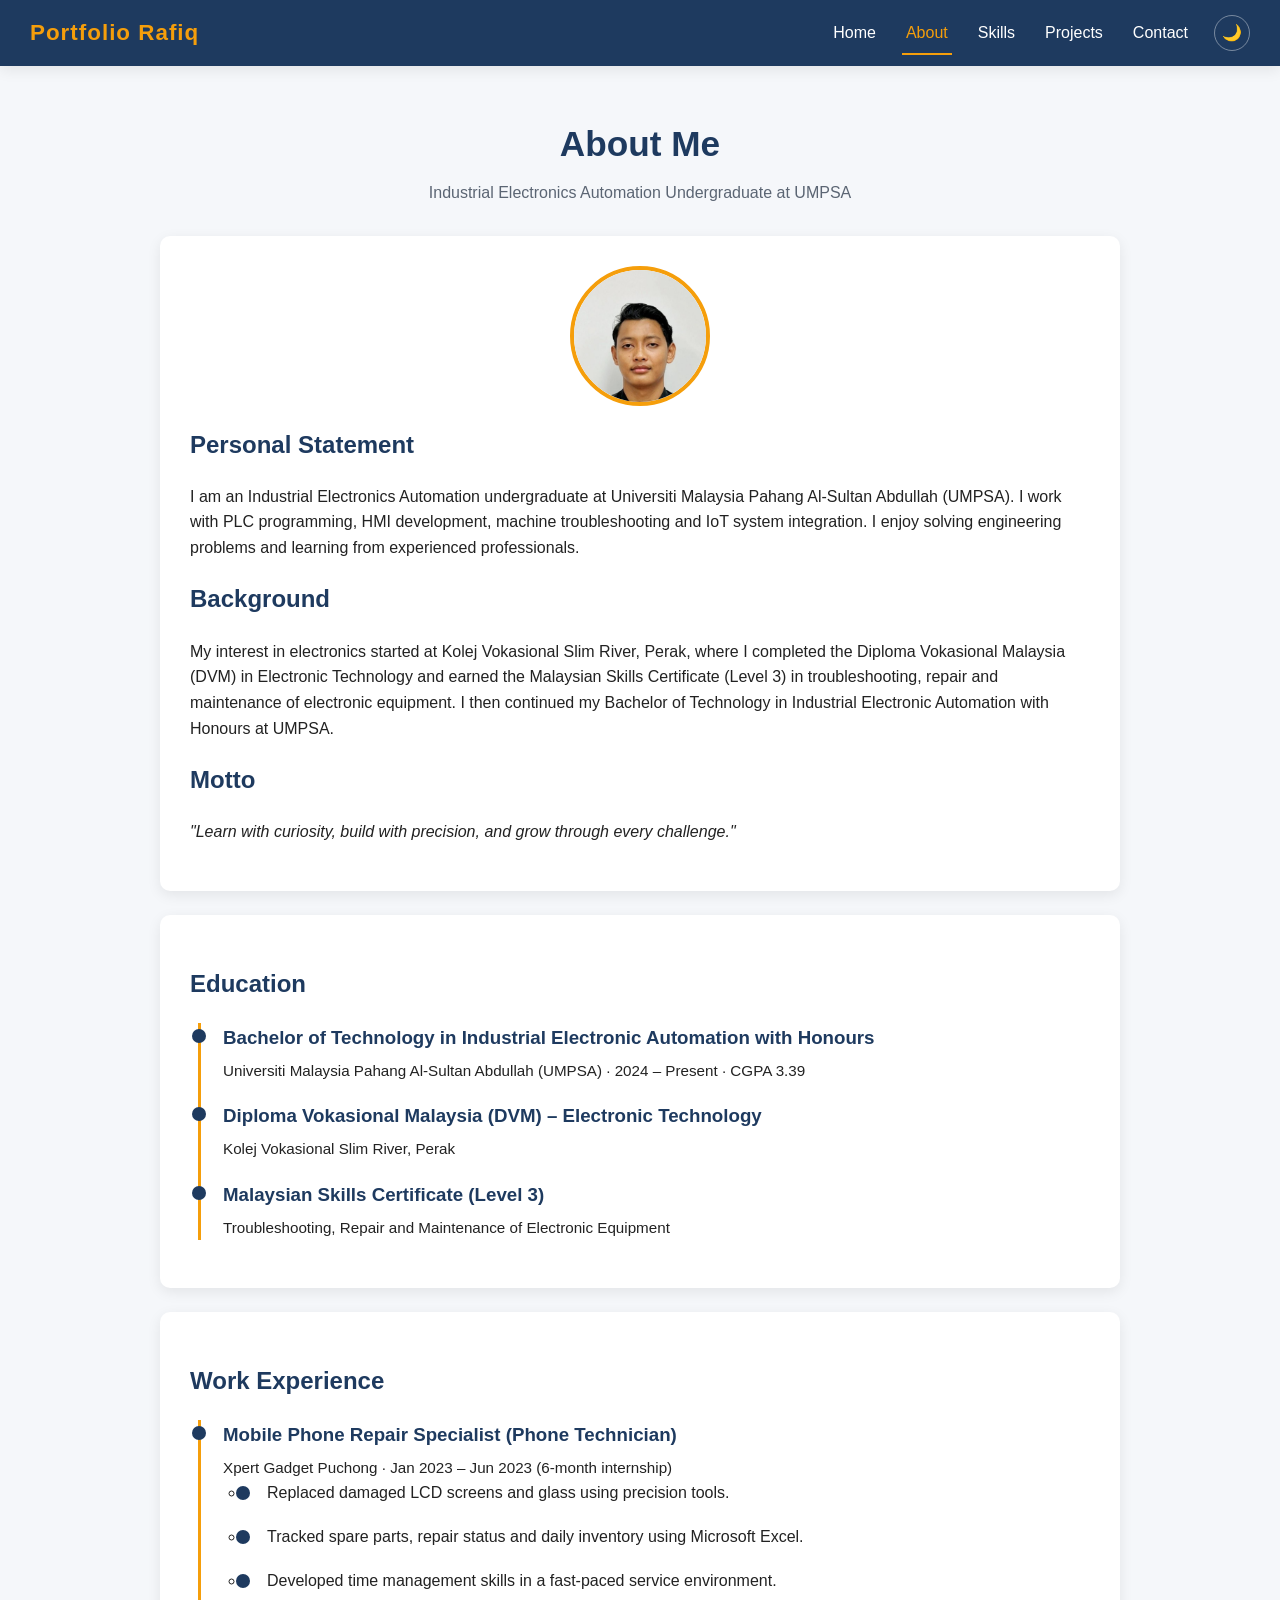
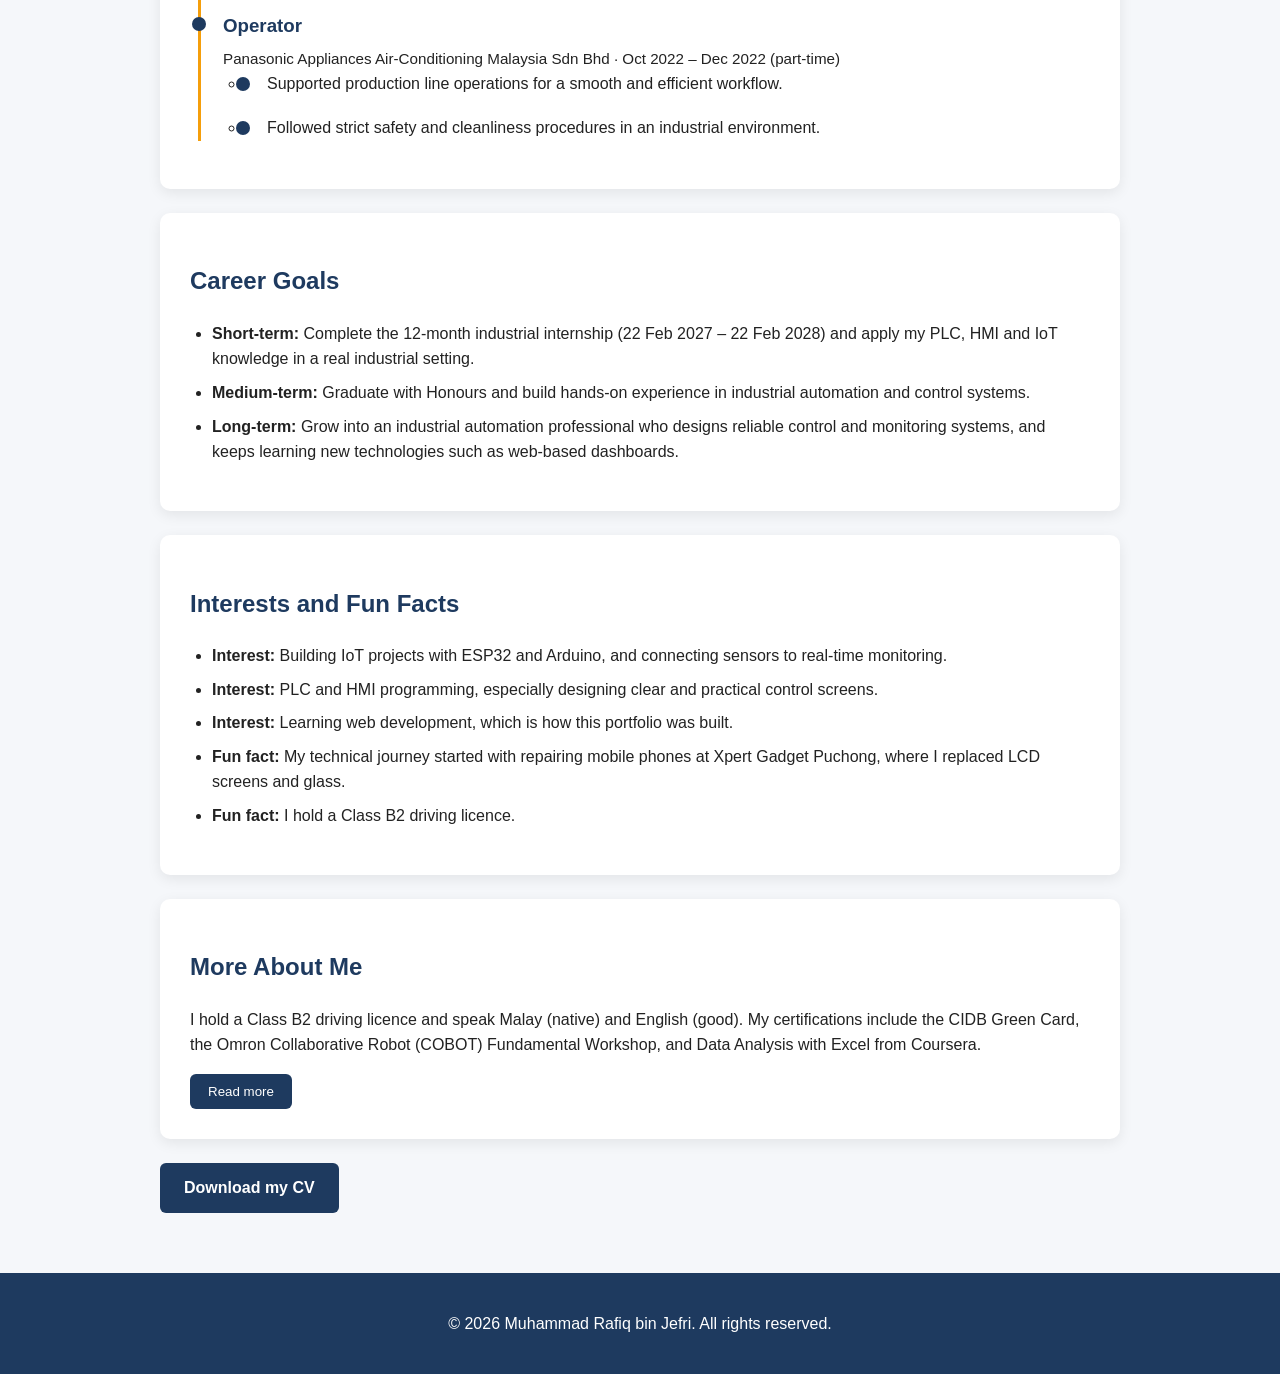
==== commit 7d124068: "Change navbar logo to Portfolio Rafiq" ====
--- a/about.html
+++ b/about.html
@@ -9,7 +9,7 @@
 <body>
   <header>
     <nav class="navbar">
-      <a href="index.html" class="logo">Muhammad Rafiq</a>
+      <a href="index.html" class="logo">Portfolio Rafiq</a>
       <button class="menu-toggle" id="menuToggle" aria-label="Toggle menu" aria-expanded="false">&#9776;</button>
       <div class="nav-links" id="navLinks">
         <a href="index.html">Home</a>
--- a/css/style.css
+++ b/css/style.css
@@ -836,4 +836,10 @@
 }
 #calculator {
   scroll-margin-top: 90px;
+}
+.project-thumb img {
+  width: 100%;
+  height: 100%;
+  object-fit: cover;
+  display: block;
 }
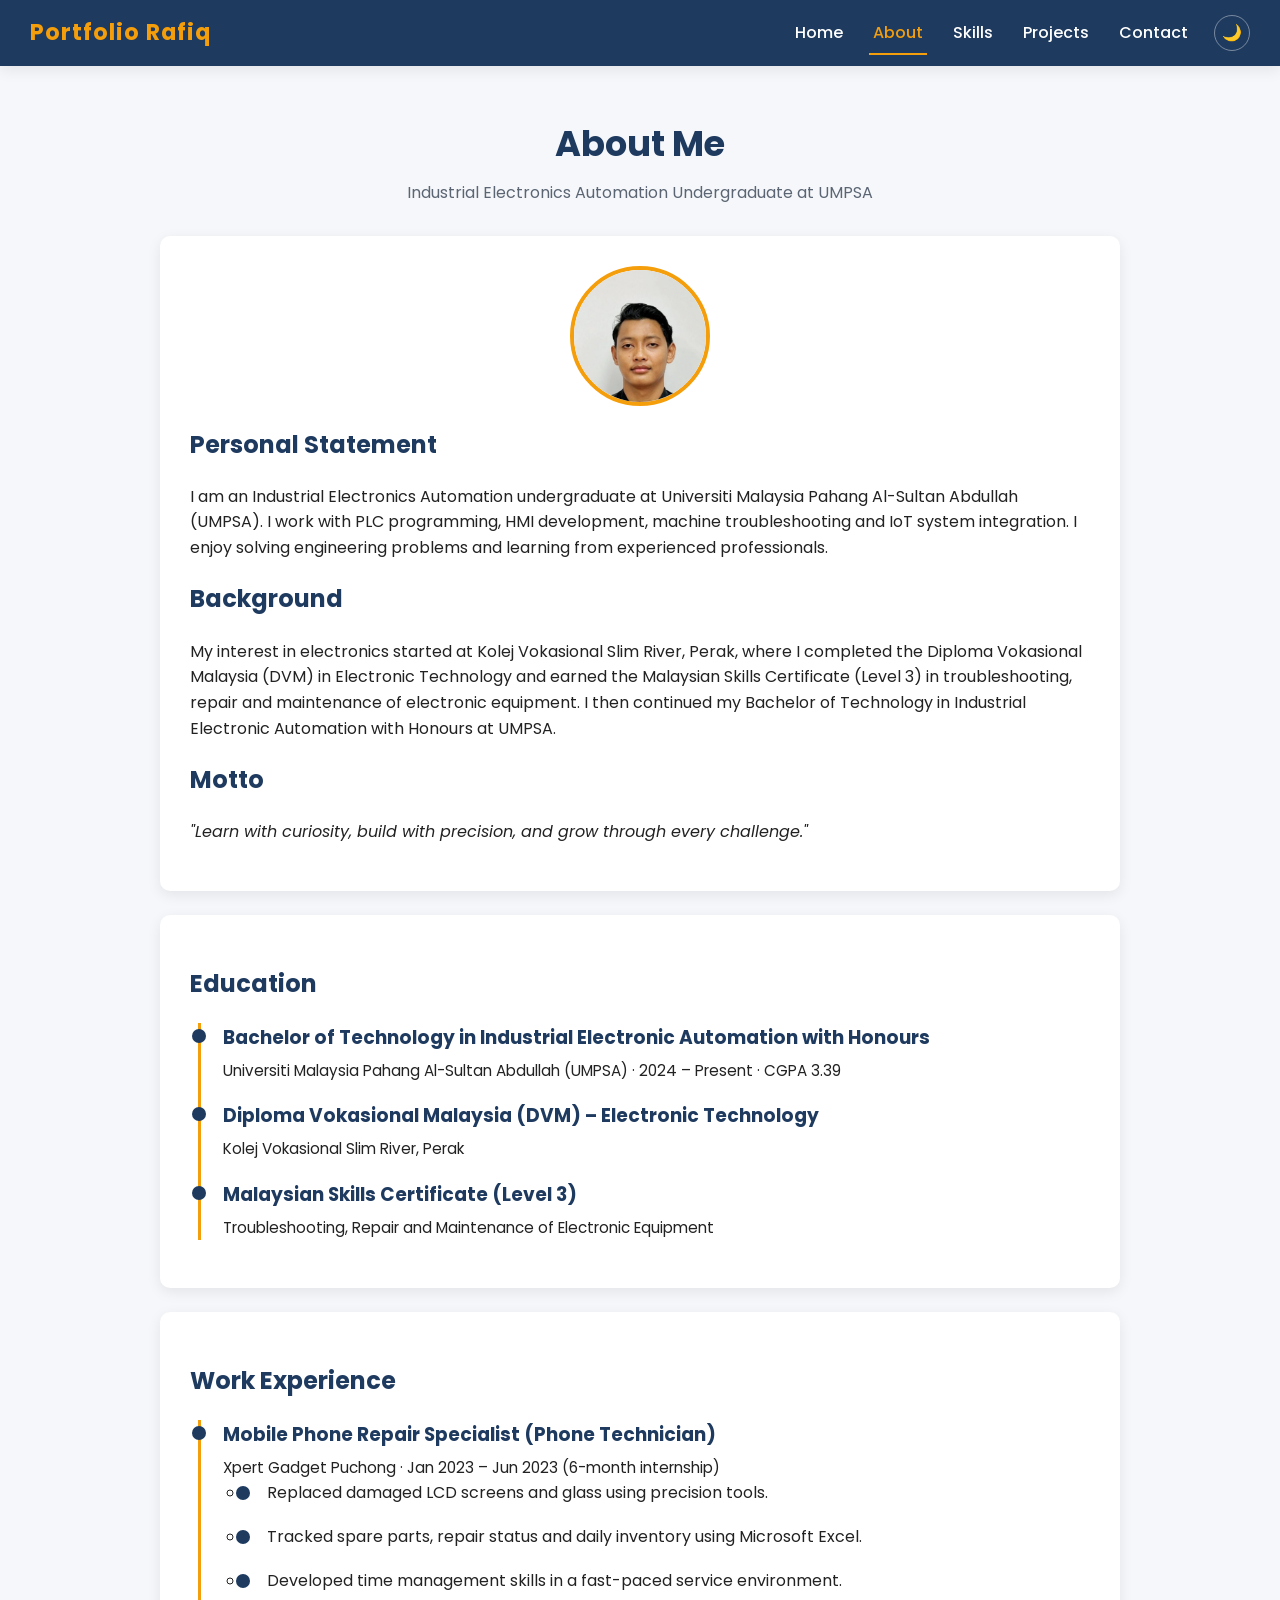
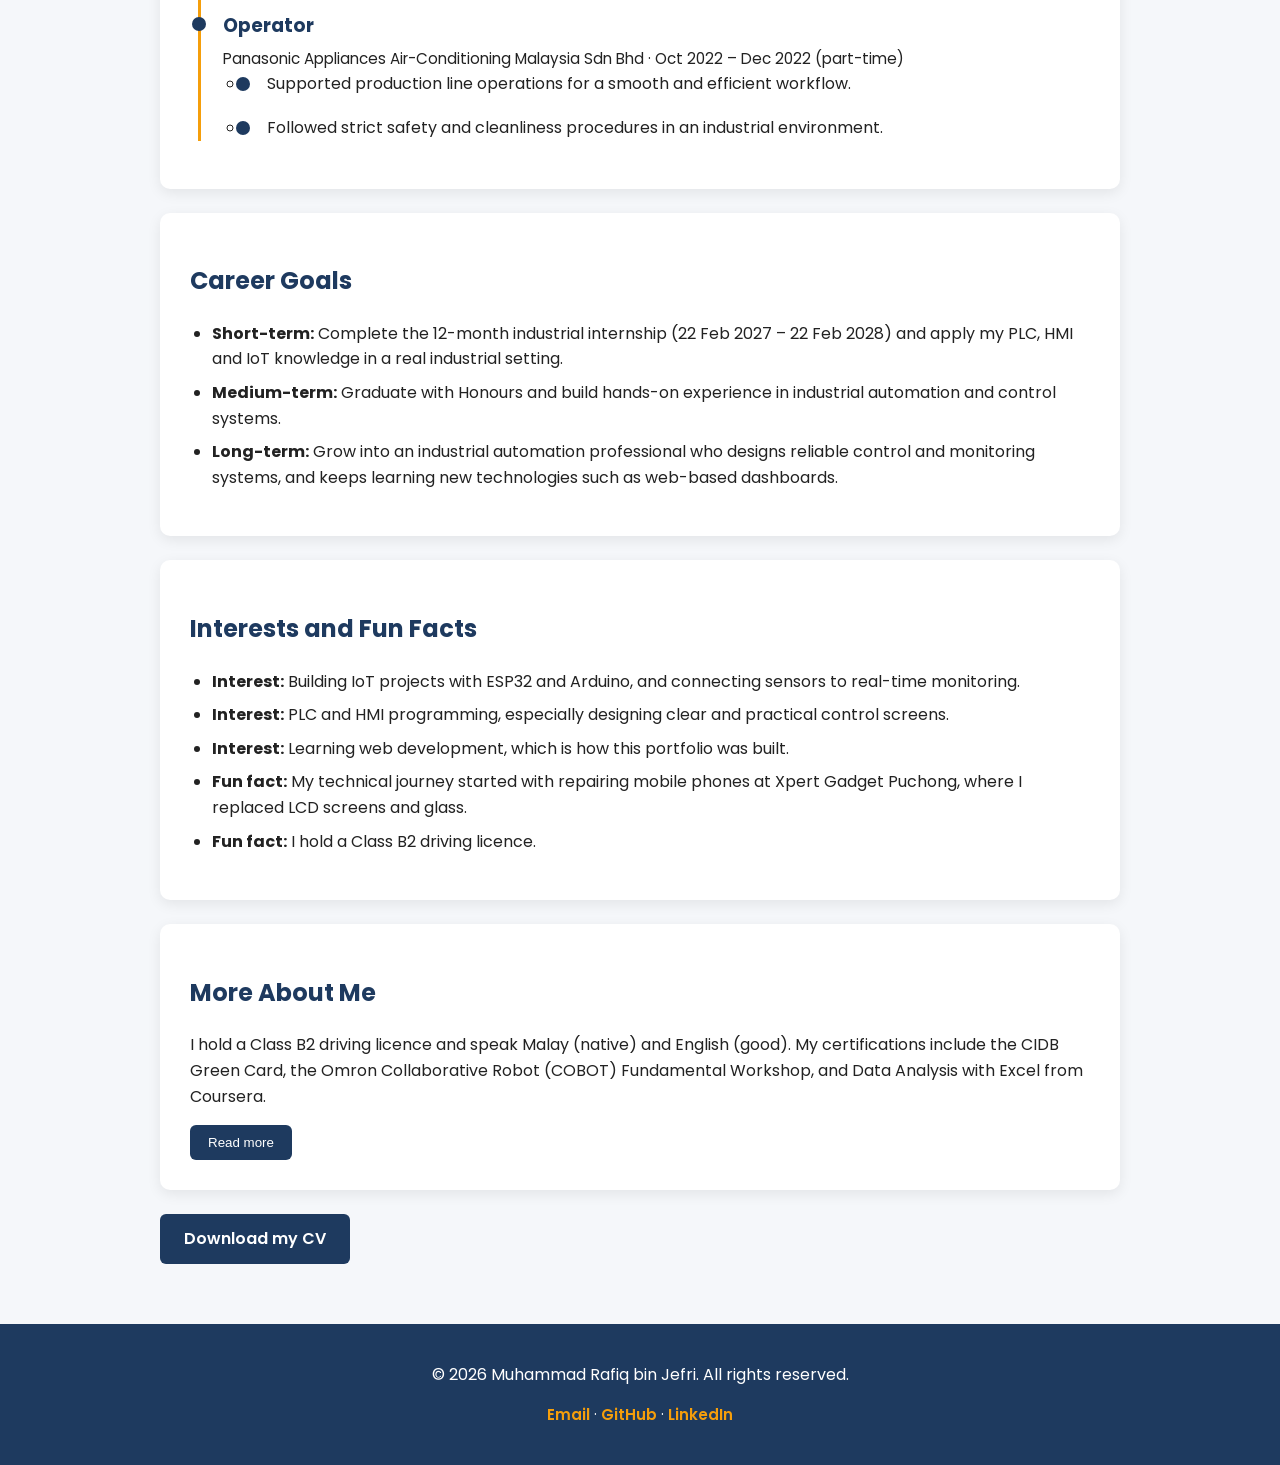
==== commit e601aa57: "Add Google Fonts and social links to footer" ====
--- a/about.html
+++ b/about.html
@@ -4,6 +4,9 @@
   <meta charset="UTF-8">
   <meta name="viewport" content="width=device-width, initial-scale=1.0">
   <title>Muhammad Rafiq bin Jefri | About Me</title>
+  <link rel="preconnect" href="https://fonts.googleapis.com">
+<link rel="preconnect" href="https://fonts.gstatic.com" crossorigin>
+<link href="https://fonts.googleapis.com/css2?family=Poppins:wght@400;500;600;700&display=swap" rel="stylesheet">
   <link rel="stylesheet" href="css/style.css">
 </head>
 <body>
@@ -125,8 +128,13 @@
   </main>
 
   <footer>
-    <p>&copy; <span id="year"></span> Muhammad Rafiq bin Jefri. All rights reserved.</p>
-  </footer>
+  <p>&copy; <span id="year"></span> Muhammad Rafiq bin Jefri. All rights reserved.</p>
+  <p class="social">
+    <a href="mailto:rafiqjefri@gmail.com">Email</a> ·
+    <a href="https://github.com/rafiqjep" target="_blank" rel="noopener">GitHub</a> ·
+    <a href="https://www.linkedin.com/in/USERNAME" target="_blank" rel="noopener">LinkedIn</a>
+  </p>
+</footer>
 
   <script src="js/script.js"></script>
 </body>
--- a/css/style.css
+++ b/css/style.css
@@ -842,4 +842,18 @@
   height: 100%;
   object-fit: cover;
   display: block;
+}
+footer .social {
+  margin-top: 8px;
+  font-size: 0.95rem;
+}
+
+footer .social a {
+  color: var(--accent);
+  text-decoration: none;
+  font-weight: 600;
+}
+
+footer .social a:hover {
+  text-decoration: underline;
 }
